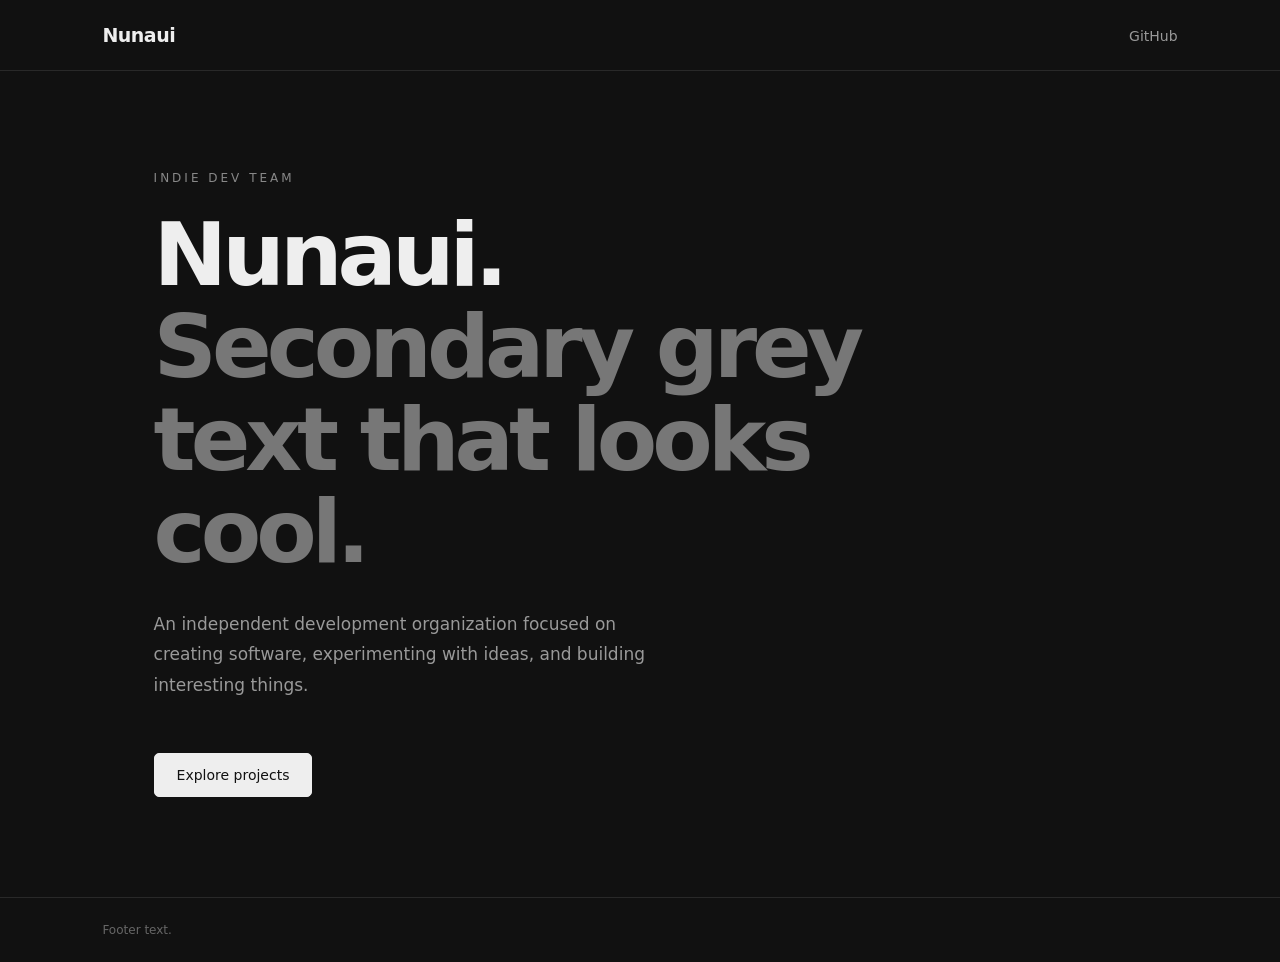
==== index.html @ d51fef79 "Create index.html" ====
<!DOCTYPE html>
<html lang="en">
<head>
    <meta charset="UTF-8">
    <meta name="viewport" content="width=device-width, initial-scale=1.0">
    <meta name="theme-color" content="#111111">
    <title>Nunaui</title>
    <style>
        * {
            box-sizing: border-box;
        }

        body {
            margin: 0;
            min-height: 100vh;
            background: #111;
            color: #eee;
            font-family: system-ui, sans-serif;
            display: flex;
            flex-direction: column;
        }

        header {
            padding: 24px 8%;
            border-bottom: 1px solid #292929;
            display: flex;
            align-items: center;
            justify-content: space-between;
        }

        .logo {
            font-size: 19px;
            font-weight: 700;
            letter-spacing: -0.5px;
        }

        nav a {
            color: #999;
            text-decoration: none;
            margin-left: 24px;
            font-size: 14px;
            transition: color 0.2s;
        }

        nav a:hover {
            color: white;
        }

        main {
            flex: 1;
            display: flex;
            flex-direction: column;
            justify-content: center;
            padding: 100px 12%;
        }

        .tag {
            color: #888;
            font-size: 12px;
            text-transform: uppercase;
            letter-spacing: 3px;
            margin-bottom: 24px;
        }

        h1 {
            font-size: clamp(42px, 8vw, 88px);
            line-height: 1.05;
            letter-spacing: -5px;
            max-width: 850px;
            margin: 0;
        }

        h1 span {
            color: #777;
        }

        .description {
            color: #999;
            font-size: 17px;
            line-height: 1.8;
            max-width: 520px;
            margin-top: 30px;
        }

        .links {
            display: flex;
            gap: 14px;
            margin-top: 36px;
            flex-wrap: wrap;
        }

        .button {
            padding: 13px 22px;
            border: 1px solid #444;
            border-radius: 5px;
            color: #eee;
            text-decoration: none;
            font-size: 14px;
            transition: background 0.2s;
        }

        .button.primary {
            background: #eee;
            color: #111;
            border-color: #eee;
        }

        .button:hover {
            background: #333;
            color: white;
        }

        .button.primary:hover {
            background: #ccc;
            color: #111;
        }

        footer {
            padding: 25px 8%;
            border-top: 1px solid #292929;
            color: #666;
            font-size: 12px;
            display: flex;
            justify-content: space-between;
            flex-wrap: wrap;
            gap: 12px;
        }

        @media (max-width: 600px) {
            header {
                padding: 20px 6%;
            }

            nav a {
                margin-left: 12px;
            }

            main {
                padding: 80px 7%;
            }

            h1 {
                letter-spacing: -2px;
            }
        }
    </style>
</head>
<body>

    <header>
        <div class="logo">Nunaui</div>
        <nav>
            <a href="https://github.com/Nunaui">GitHub</a>
        </nav>
    </header>

    <main>
        <div class="tag">Indie dev team</div>

        <h1>
            Nunaui.<br>
            <span>Secondary grey text that looks cool.</span>
        </h1>

        <p class="description">
            An independent development organization focused on
            creating software, experimenting with ideas, and
            building interesting things.
        </p>

        <div class="links">
            <a class="button primary"
               href="https://github.com/Nunaui">
                Explore projects
            </a>
        </div>
    </main>

    <footer>
        <span>Footer text.</span>
    </footer>

</body>
</html>
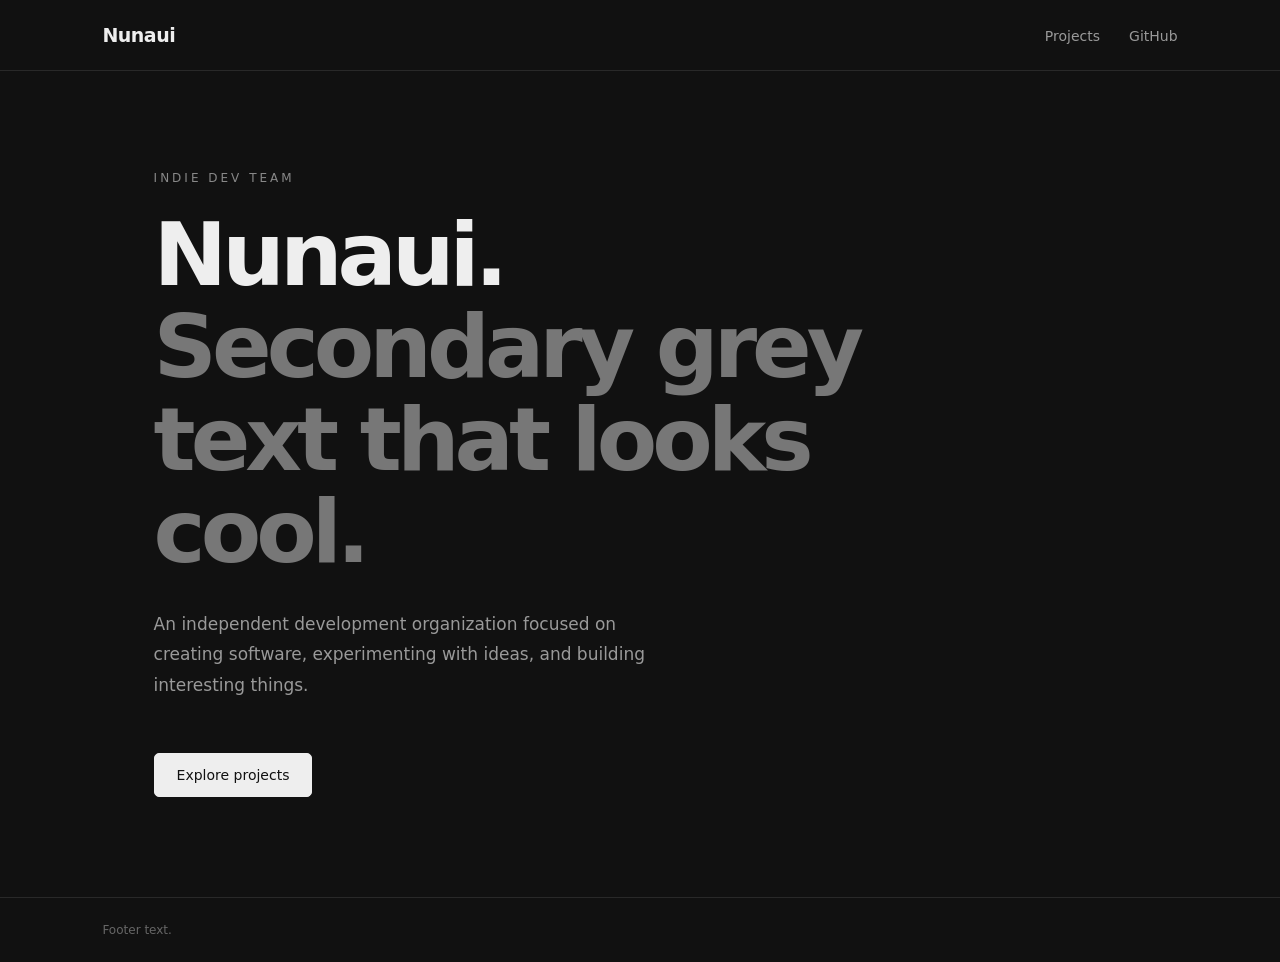
==== commit c77b12e1: "Update index.html" ====
--- a/index.html
+++ b/index.html
@@ -149,9 +149,10 @@
 
     <header>
         <div class="logo">Nunaui</div>
-        <nav>
-            <a href="https://github.com/Nunaui">GitHub</a>
-        </nav>
+            <nav>
+                <a href="/projects/">Projects</a>
+                <a href="https://github.com/Nunaui">GitHub</a>
+            </nav>
     </header>
 
     <main>
@@ -170,7 +171,7 @@
 
         <div class="links">
             <a class="button primary"
-               href="https://github.com/Nunaui">
+               href="/projects/">
                 Explore projects
             </a>
         </div>
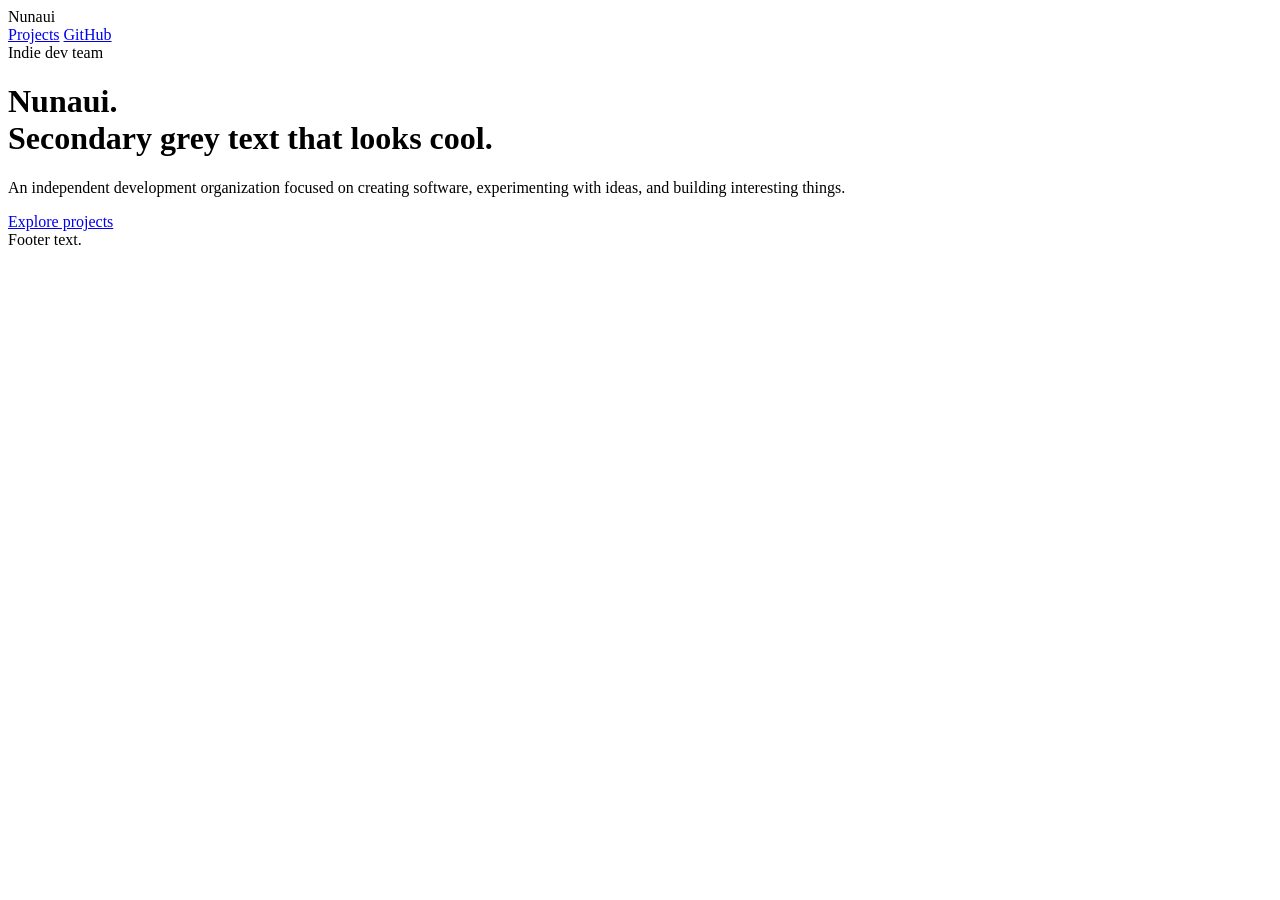
==== commit 794ba070: "Update index.html" ====
--- a/index.html
+++ b/index.html
@@ -5,145 +5,8 @@
     <meta name="viewport" content="width=device-width, initial-scale=1.0">
     <meta name="theme-color" content="#111111">
     <title>Nunaui</title>
-    <style>
-        * {
-            box-sizing: border-box;
-        }
-
-        body {
-            margin: 0;
-            min-height: 100vh;
-            background: #111;
-            color: #eee;
-            font-family: system-ui, sans-serif;
-            display: flex;
-            flex-direction: column;
-        }
-
-        header {
-            padding: 24px 8%;
-            border-bottom: 1px solid #292929;
-            display: flex;
-            align-items: center;
-            justify-content: space-between;
-        }
-
-        .logo {
-            font-size: 19px;
-            font-weight: 700;
-            letter-spacing: -0.5px;
-        }
-
-        nav a {
-            color: #999;
-            text-decoration: none;
-            margin-left: 24px;
-            font-size: 14px;
-            transition: color 0.2s;
-        }
-
-        nav a:hover {
-            color: white;
-        }
-
-        main {
-            flex: 1;
-            display: flex;
-            flex-direction: column;
-            justify-content: center;
-            padding: 100px 12%;
-        }
-
-        .tag {
-            color: #888;
-            font-size: 12px;
-            text-transform: uppercase;
-            letter-spacing: 3px;
-            margin-bottom: 24px;
-        }
-
-        h1 {
-            font-size: clamp(42px, 8vw, 88px);
-            line-height: 1.05;
-            letter-spacing: -5px;
-            max-width: 850px;
-            margin: 0;
-        }
-
-        h1 span {
-            color: #777;
-        }
-
-        .description {
-            color: #999;
-            font-size: 17px;
-            line-height: 1.8;
-            max-width: 520px;
-            margin-top: 30px;
-        }
-
-        .links {
-            display: flex;
-            gap: 14px;
-            margin-top: 36px;
-            flex-wrap: wrap;
-        }
-
-        .button {
-            padding: 13px 22px;
-            border: 1px solid #444;
-            border-radius: 5px;
-            color: #eee;
-            text-decoration: none;
-            font-size: 14px;
-            transition: background 0.2s;
-        }
-
-        .button.primary {
-            background: #eee;
-            color: #111;
-            border-color: #eee;
-        }
-
-        .button:hover {
-            background: #333;
-            color: white;
-        }
-
-        .button.primary:hover {
-            background: #ccc;
-            color: #111;
-        }
-
-        footer {
-            padding: 25px 8%;
-            border-top: 1px solid #292929;
-            color: #666;
-            font-size: 12px;
-            display: flex;
-            justify-content: space-between;
-            flex-wrap: wrap;
-            gap: 12px;
-        }
-
-        @media (max-width: 600px) {
-            header {
-                padding: 20px 6%;
-            }
-
-            nav a {
-                margin-left: 12px;
-            }
-
-            main {
-                padding: 80px 7%;
-            }
-
-            h1 {
-                letter-spacing: -2px;
-            }
-        }
-    </style>
+    
+    <link rel="stylesheet" href="/style.css">
 </head>
 <body>
 
